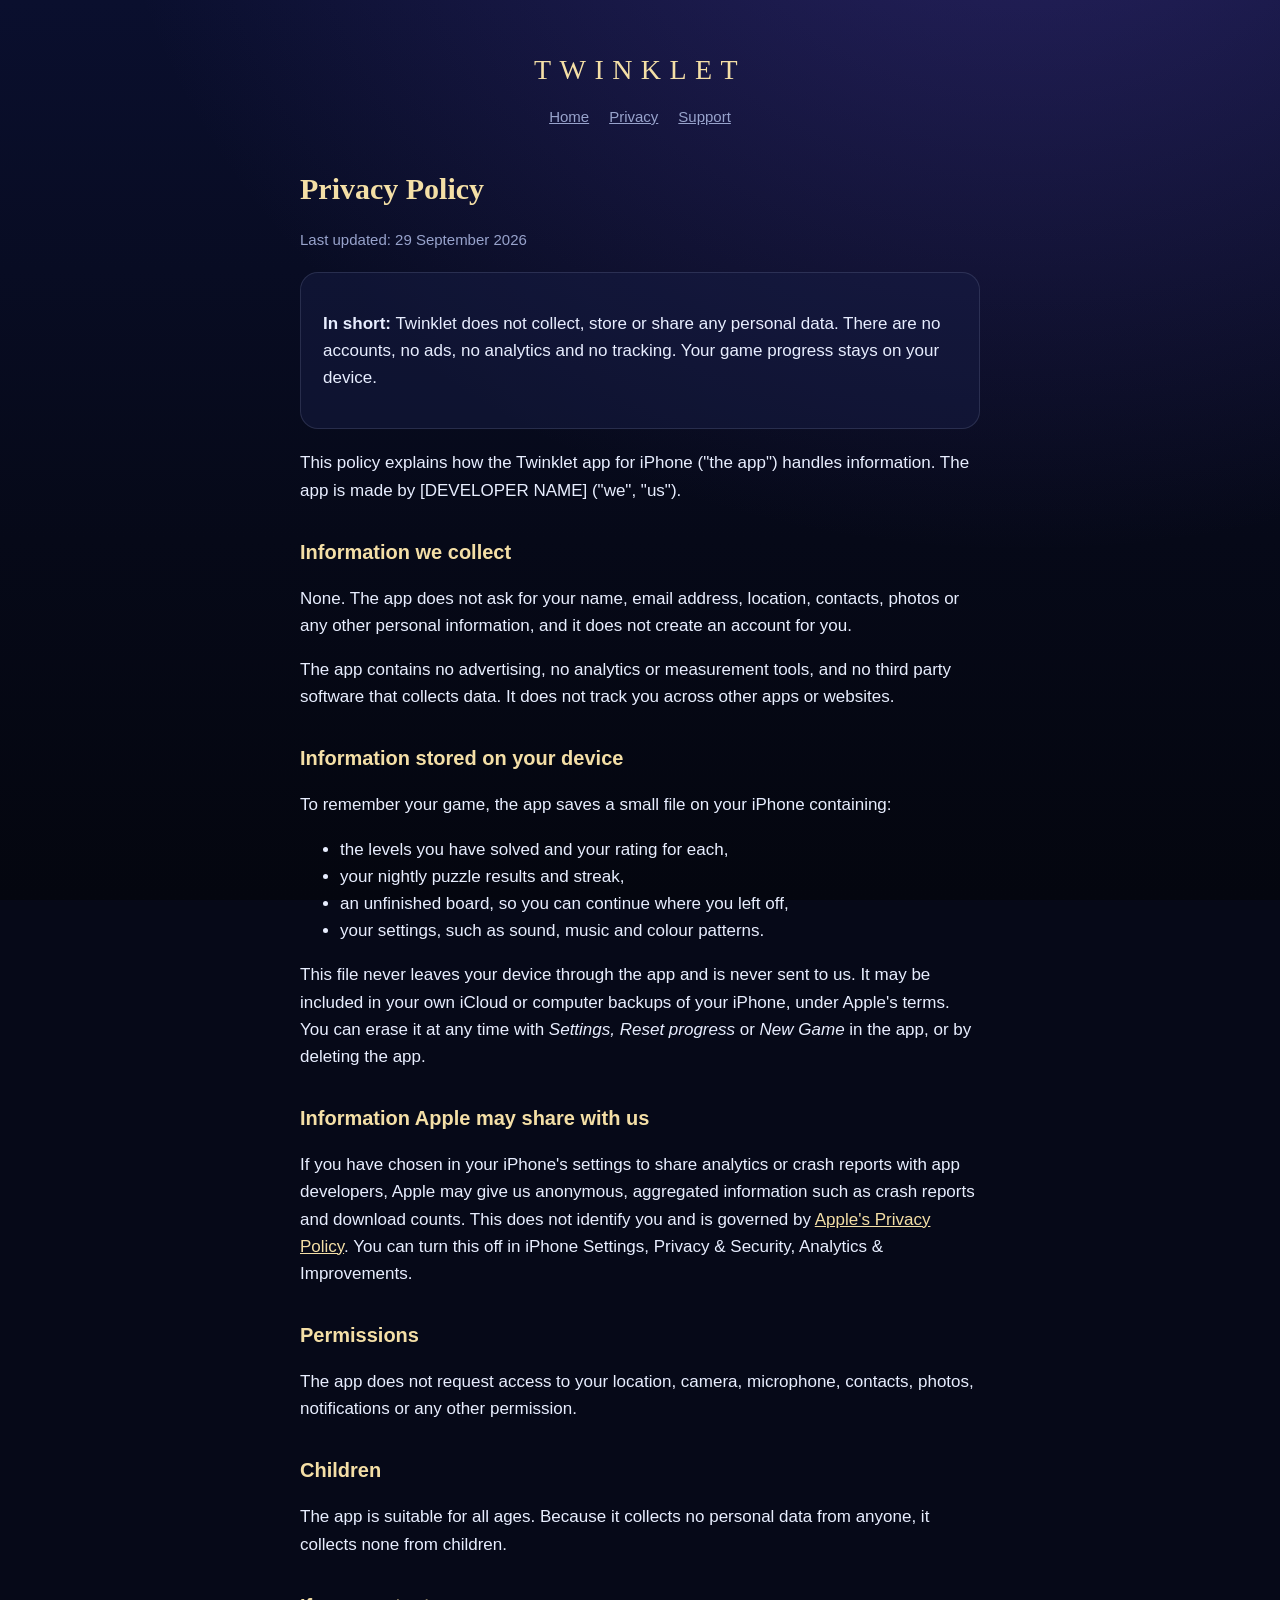
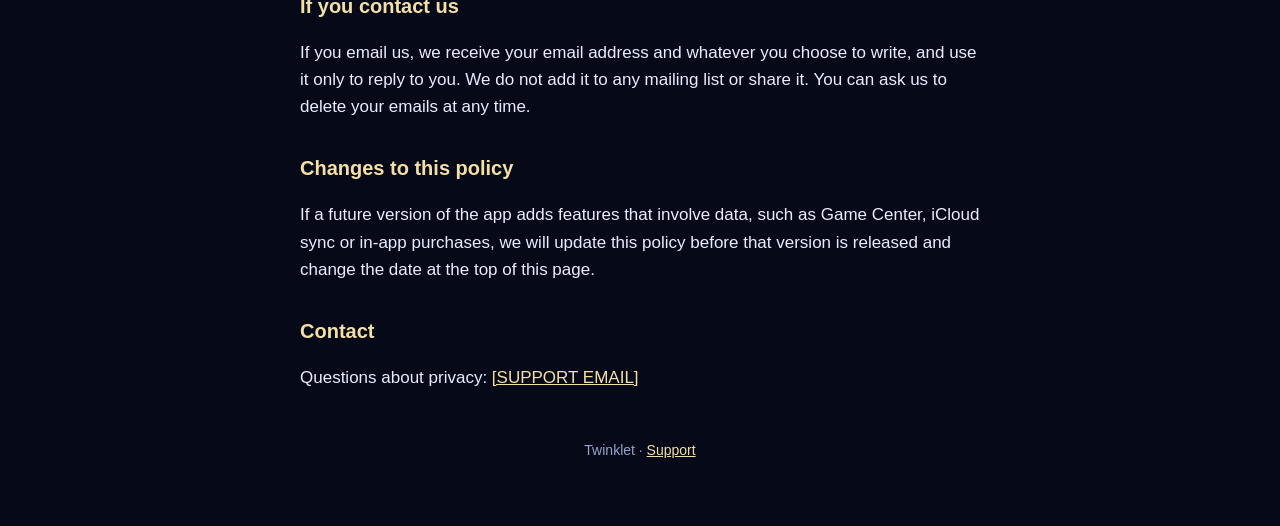
==== privacy.html @ 92728246 "Add Twinklet website, privacy policy and support pages" ====
<!doctype html>
<html lang="en">
<head>
<meta charset="utf-8">
<meta name="viewport" content="width=device-width, initial-scale=1">
<title>Twinklet Privacy Policy</title>
<meta name="description" content="Twinklet collects no personal data. Your progress stays on your device.">
<link rel="stylesheet" href="style.css">
</head>
<body>
<main>
<header>
  <a class="brand" href="index.html">TWINKLET</a>
  <nav><a href="index.html">Home</a><a href="privacy.html">Privacy</a><a href="support.html">Support</a></nav>
</header>

<h1>Privacy Policy</h1>
<p class="muted">Last updated: 29 September 2026</p>

<div class="card">
  <p><strong>In short:</strong> Twinklet does not collect, store or share any personal data. There are no accounts, no ads, no analytics and no tracking. Your game progress stays on your device.</p>
</div>

<p>This policy explains how the Twinklet app for iPhone ("the app") handles information. The app is made by [DEVELOPER NAME] ("we", "us").</p>

<h2>Information we collect</h2>
<p>None. The app does not ask for your name, email address, location, contacts, photos or any other personal information, and it does not create an account for you.</p>
<p>The app contains no advertising, no analytics or measurement tools, and no third party software that collects data. It does not track you across other apps or websites.</p>

<h2>Information stored on your device</h2>
<p>To remember your game, the app saves a small file on your iPhone containing:</p>
<ul>
  <li>the levels you have solved and your rating for each,</li>
  <li>your nightly puzzle results and streak,</li>
  <li>an unfinished board, so you can continue where you left off,</li>
  <li>your settings, such as sound, music and colour patterns.</li>
</ul>
<p>This file never leaves your device through the app and is never sent to us. It may be included in your own iCloud or computer backups of your iPhone, under Apple's terms. You can erase it at any time with <em>Settings, Reset progress</em> or <em>New Game</em> in the app, or by deleting the app.</p>

<h2>Information Apple may share with us</h2>
<p>If you have chosen in your iPhone's settings to share analytics or crash reports with app developers, Apple may give us anonymous, aggregated information such as crash reports and download counts. This does not identify you and is governed by <a href="https://www.apple.com/legal/privacy/">Apple's Privacy Policy</a>. You can turn this off in iPhone Settings, Privacy &amp; Security, Analytics &amp; Improvements.</p>

<h2>Permissions</h2>
<p>The app does not request access to your location, camera, microphone, contacts, photos, notifications or any other permission.</p>

<h2>Children</h2>
<p>The app is suitable for all ages. Because it collects no personal data from anyone, it collects none from children.</p>

<h2>If you contact us</h2>
<p>If you email us, we receive your email address and whatever you choose to write, and use it only to reply to you. We do not add it to any mailing list or share it. You can ask us to delete your emails at any time.</p>

<h2>Changes to this policy</h2>
<p>If a future version of the app adds features that involve data, such as Game Center, iCloud sync or in-app purchases, we will update this policy before that version is released and change the date at the top of this page.</p>

<h2>Contact</h2>
<p>Questions about privacy: <a href="mailto:[SUPPORT EMAIL]">[SUPPORT EMAIL]</a></p>

<footer>Twinklet · <a href="support.html">Support</a></footer>
</main>
</body>
</html>
---- style.css ----
:root {
  color-scheme: dark;
  --void: #060918;
  --text: #E8EEFF;
  --muted: #98A3CC;
  --gold: #F4DFA6;
  --edge: rgba(207, 221, 255, 0.13);
}
* { box-sizing: border-box; }
body {
  margin: 0;
  background: radial-gradient(120% 60% at 80% -10%, rgba(94, 70, 190, 0.35), transparent 60%),
              linear-gradient(180deg, #0A0F2E 0%, #060918 60%, #04060F 100%) fixed;
  background-color: var(--void);
  color: var(--text);
  font: 17px/1.6 -apple-system, BlinkMacSystemFont, "Segoe UI", Roboto, Helvetica, Arial, sans-serif;
}
main { max-width: 720px; margin: 0 auto; padding: 48px 20px 64px; }
header { text-align: center; margin-bottom: 36px; }
.brand { font-family: Georgia, "Times New Roman", serif; letter-spacing: 0.3em; color: var(--gold); font-size: 28px; text-decoration: none; }
nav { margin-top: 12px; font-size: 15px; }
nav a { color: var(--muted); margin: 0 10px; }
h1 { font-family: Georgia, "Times New Roman", serif; color: var(--gold); font-weight: 600; font-size: 30px; margin: 0 0 6px; }
h2 { color: var(--gold); font-size: 20px; margin: 32px 0 8px; }
p, li { color: var(--text); }
.muted { color: var(--muted); font-size: 15px; }
a { color: var(--gold); }
.card { border: 1px solid var(--edge); border-radius: 18px; background: rgba(22, 29, 68, 0.5); padding: 20px 22px; margin: 20px 0; }
footer { margin-top: 48px; text-align: center; color: var(--muted); font-size: 14px; }
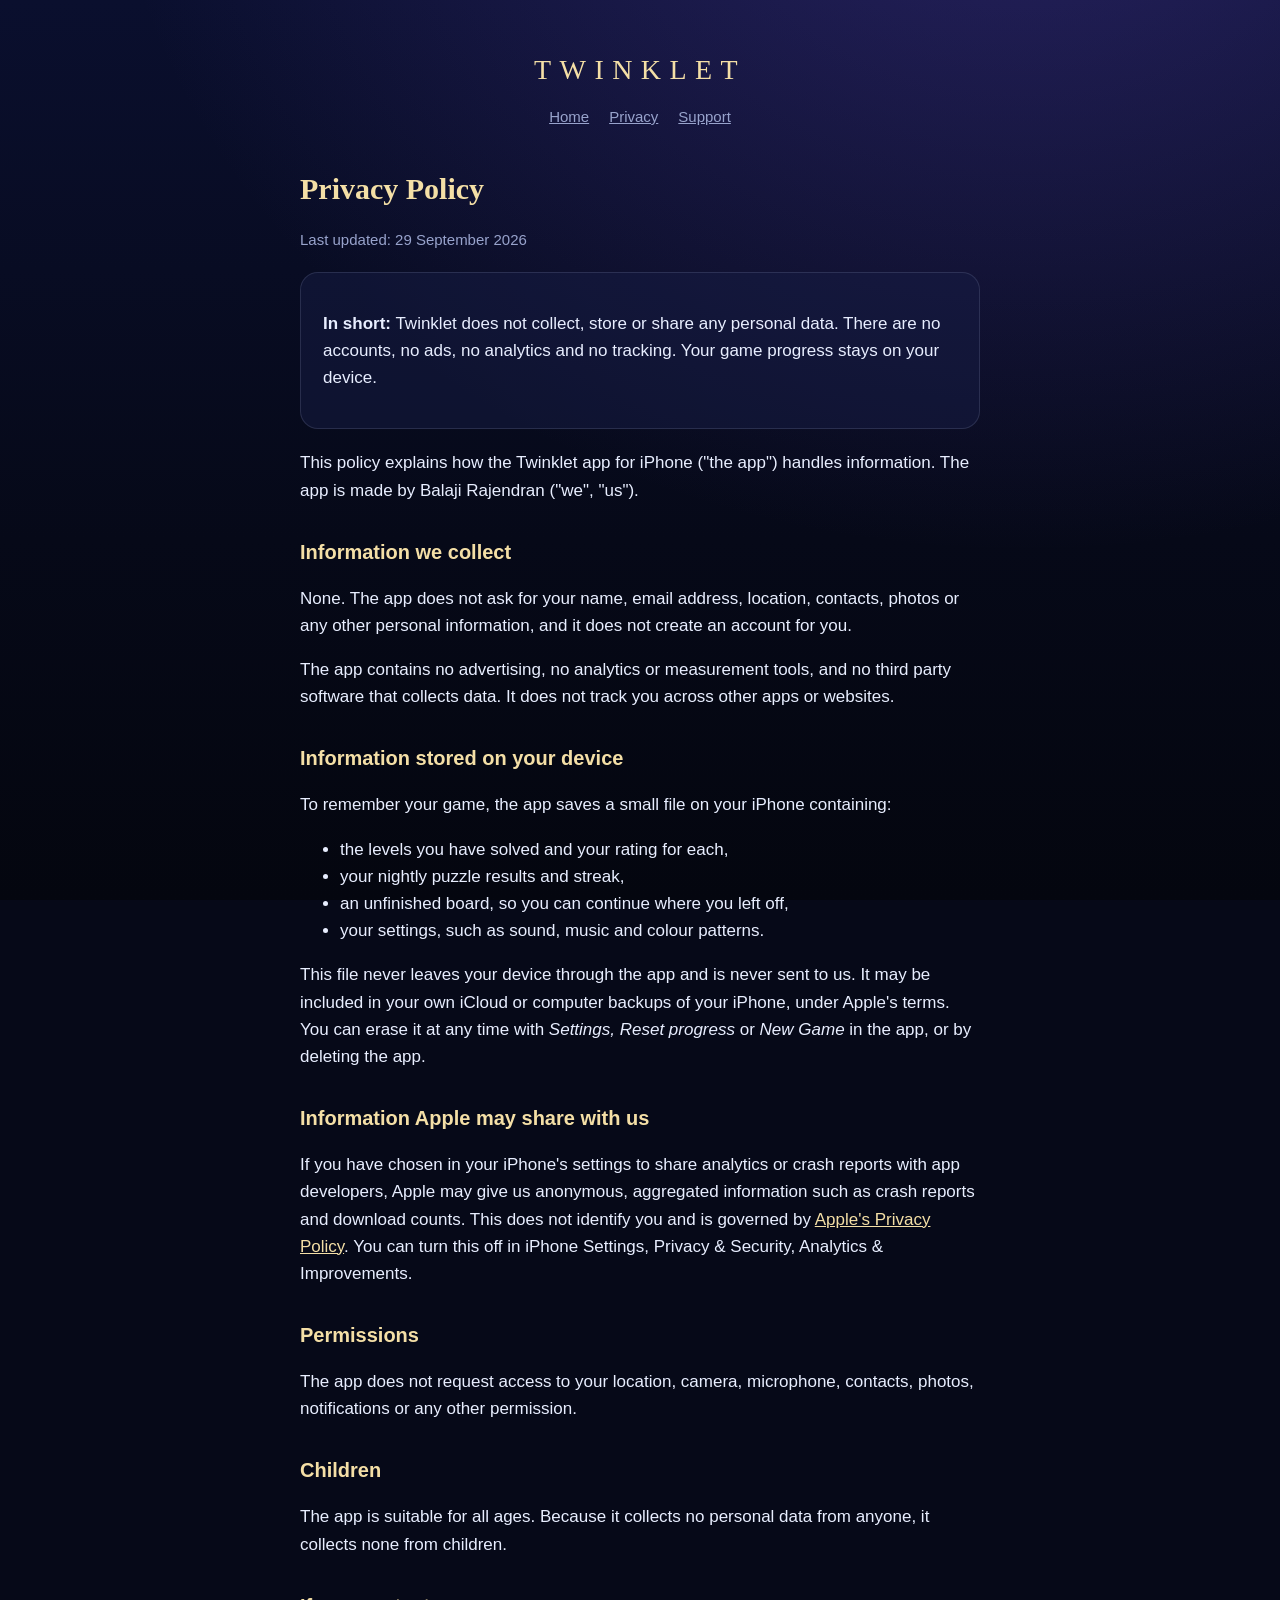
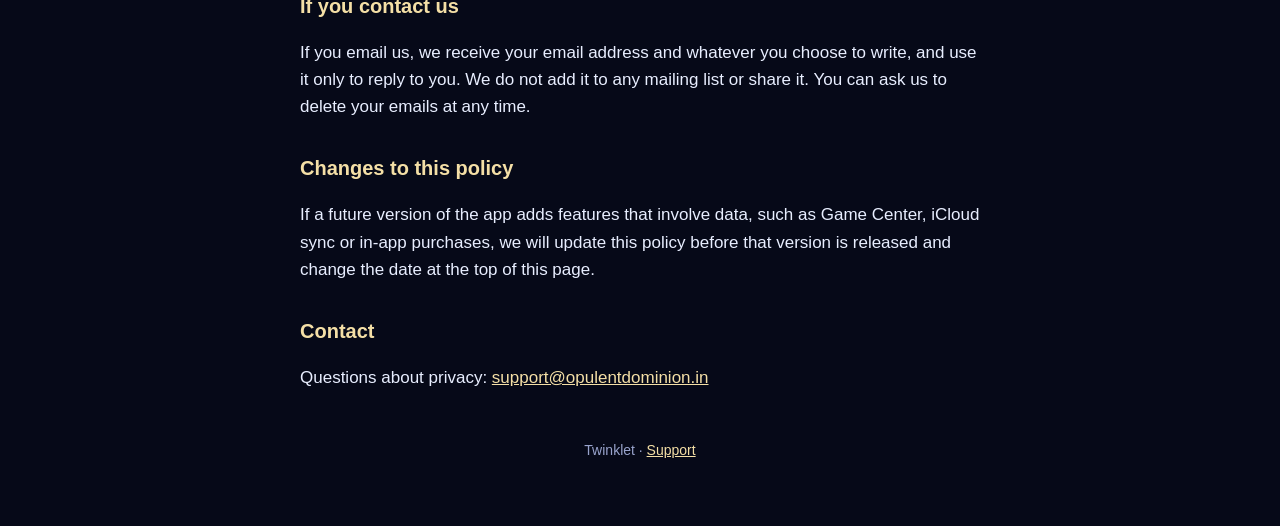
==== commit 79d0744e: "Update developer name and support email in privacy policy" ====
--- a/privacy.html
+++ b/privacy.html
@@ -21,7 +21,7 @@
   <p><strong>In short:</strong> Twinklet does not collect, store or share any personal data. There are no accounts, no ads, no analytics and no tracking. Your game progress stays on your device.</p>
 </div>
 
-<p>This policy explains how the Twinklet app for iPhone ("the app") handles information. The app is made by [DEVELOPER NAME] ("we", "us").</p>
+<p>This policy explains how the Twinklet app for iPhone ("the app") handles information. The app is made by Balaji Rajendran ("we", "us").</p>
 
 <h2>Information we collect</h2>
 <p>None. The app does not ask for your name, email address, location, contacts, photos or any other personal information, and it does not create an account for you.</p>
@@ -53,7 +53,7 @@
 <p>If a future version of the app adds features that involve data, such as Game Center, iCloud sync or in-app purchases, we will update this policy before that version is released and change the date at the top of this page.</p>
 
 <h2>Contact</h2>
-<p>Questions about privacy: <a href="mailto:[SUPPORT EMAIL]">[SUPPORT EMAIL]</a></p>
+<p>Questions about privacy: <a href="mailto:support@opulentdominion.in">support@opulentdominion.in</a></p>
 
 <footer>Twinklet · <a href="support.html">Support</a></footer>
 </main>
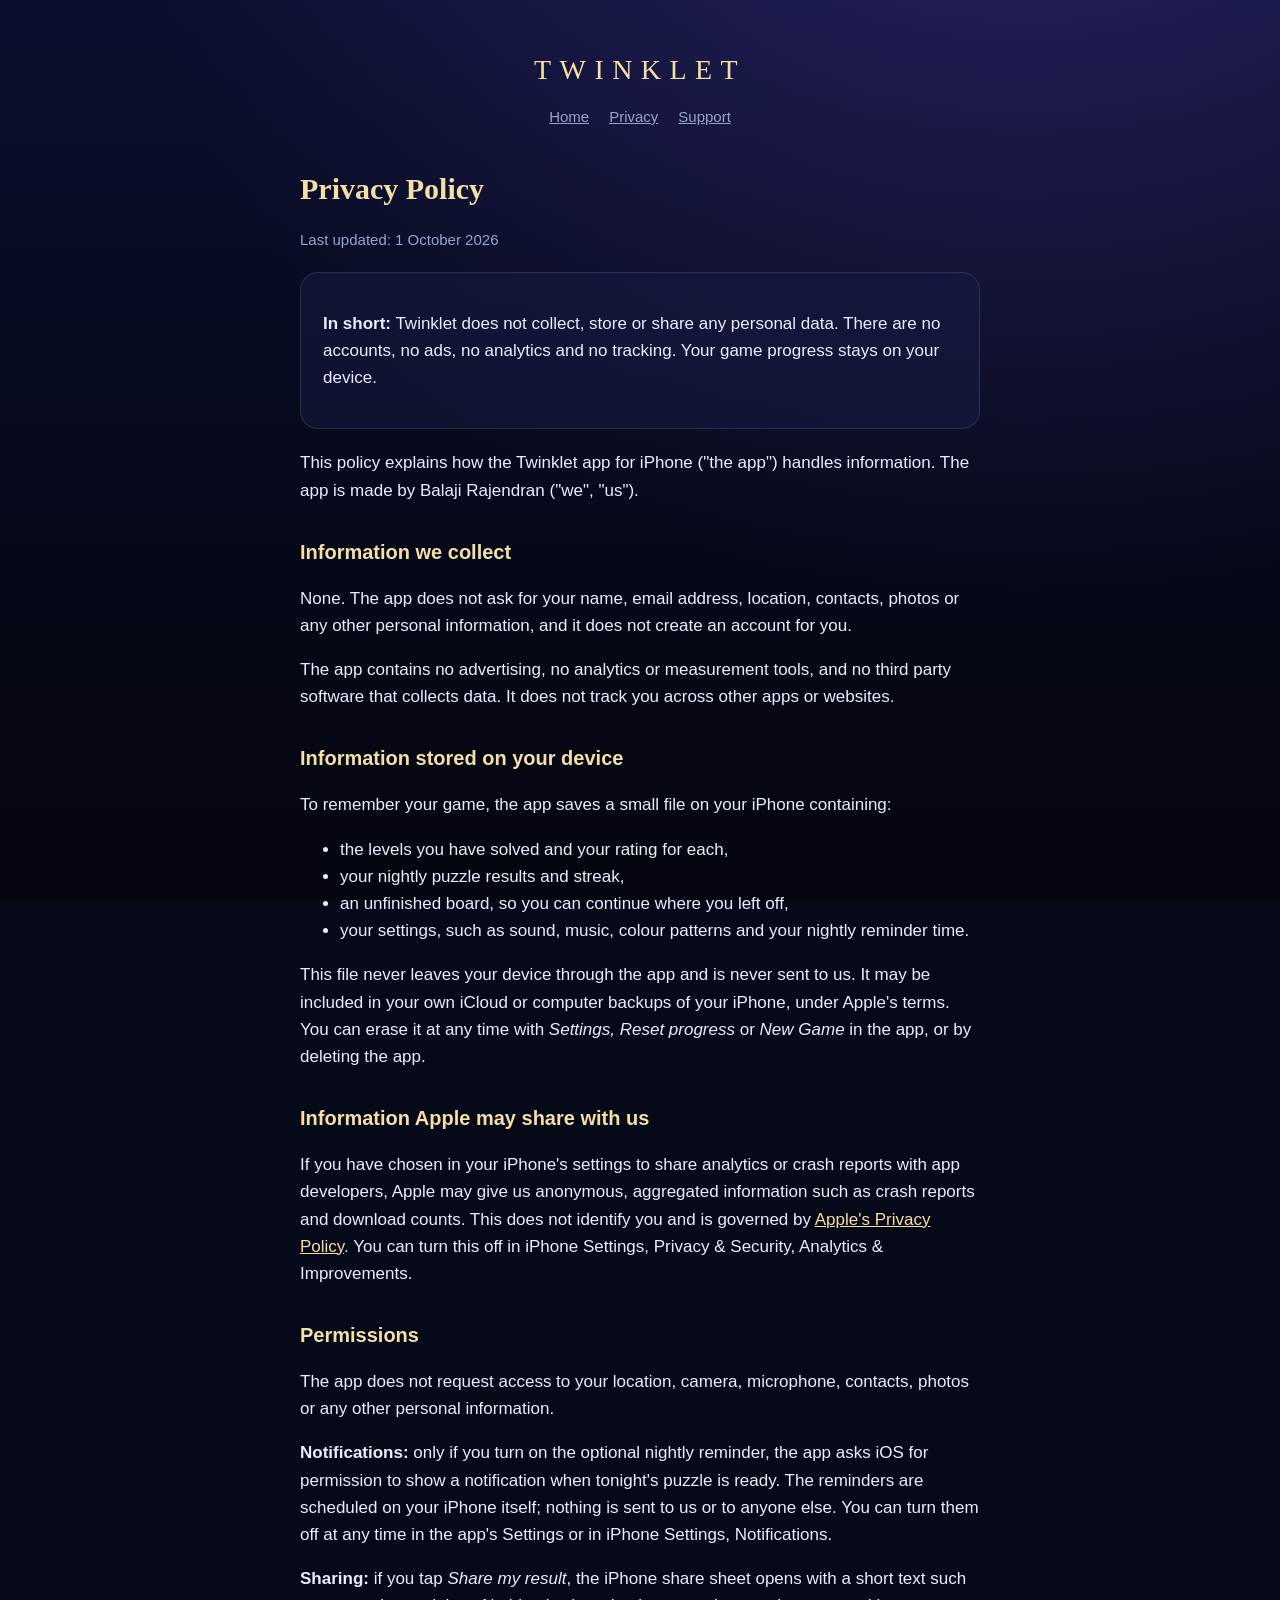
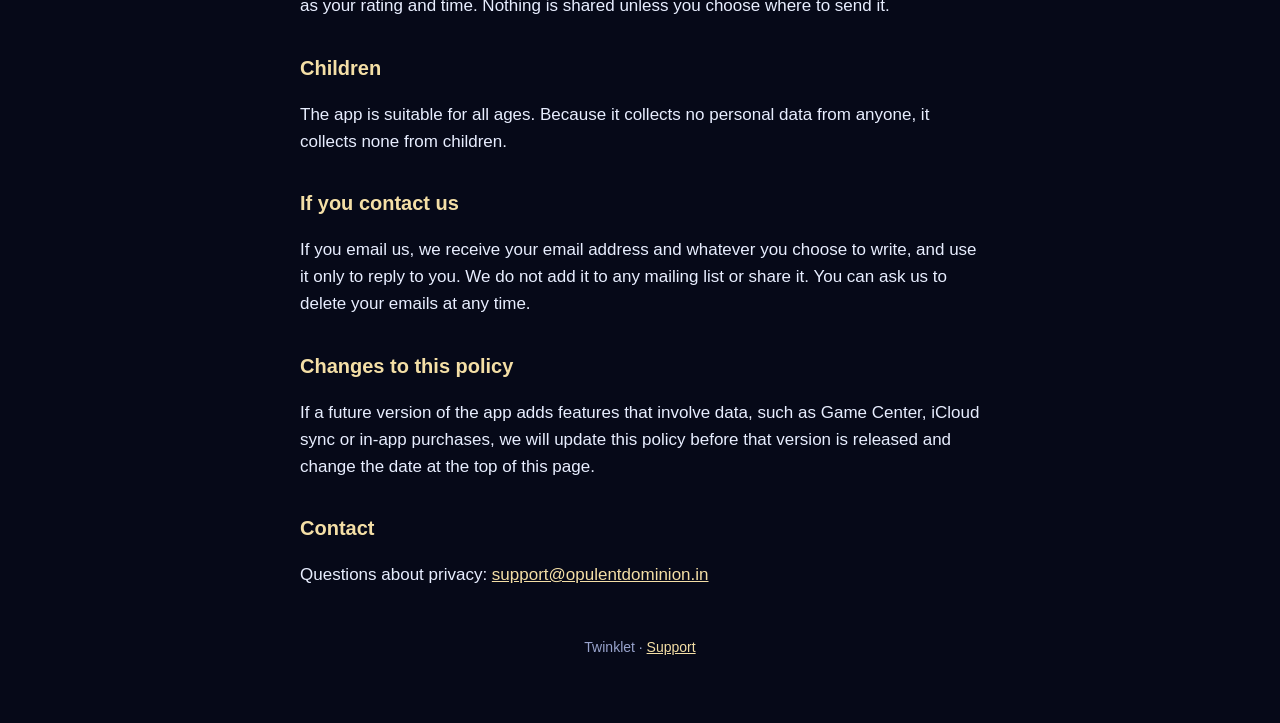
==== commit fbfe740a: "Revise privacy policy details and permissions Updated the last updated date, added nightly reminder " ====
--- a/privacy.html
+++ b/privacy.html
@@ -15,7 +15,7 @@
 </header>
 
 <h1>Privacy Policy</h1>
-<p class="muted">Last updated: 29 September 2026</p>
+<p class="muted">Last updated: 1 October 2026</p>
 
 <div class="card">
   <p><strong>In short:</strong> Twinklet does not collect, store or share any personal data. There are no accounts, no ads, no analytics and no tracking. Your game progress stays on your device.</p>
@@ -33,7 +33,7 @@
   <li>the levels you have solved and your rating for each,</li>
   <li>your nightly puzzle results and streak,</li>
   <li>an unfinished board, so you can continue where you left off,</li>
-  <li>your settings, such as sound, music and colour patterns.</li>
+  <li>your settings, such as sound, music, colour patterns and your nightly reminder time.</li>
 </ul>
 <p>This file never leaves your device through the app and is never sent to us. It may be included in your own iCloud or computer backups of your iPhone, under Apple's terms. You can erase it at any time with <em>Settings, Reset progress</em> or <em>New Game</em> in the app, or by deleting the app.</p>
 
@@ -41,7 +41,9 @@
 <p>If you have chosen in your iPhone's settings to share analytics or crash reports with app developers, Apple may give us anonymous, aggregated information such as crash reports and download counts. This does not identify you and is governed by <a href="https://www.apple.com/legal/privacy/">Apple's Privacy Policy</a>. You can turn this off in iPhone Settings, Privacy &amp; Security, Analytics &amp; Improvements.</p>
 
 <h2>Permissions</h2>
-<p>The app does not request access to your location, camera, microphone, contacts, photos, notifications or any other permission.</p>
+<p>The app does not request access to your location, camera, microphone, contacts, photos or any other personal information.</p>
+<p><strong>Notifications:</strong> only if you turn on the optional nightly reminder, the app asks iOS for permission to show a notification when tonight's puzzle is ready. The reminders are scheduled on your iPhone itself; nothing is sent to us or to anyone else. You can turn them off at any time in the app's Settings or in iPhone Settings, Notifications.</p>
+<p><strong>Sharing:</strong> if you tap <em>Share my result</em>, the iPhone share sheet opens with a short text such as your rating and time. Nothing is shared unless you choose where to send it.</p>
 
 <h2>Children</h2>
 <p>The app is suitable for all ages. Because it collects no personal data from anyone, it collects none from children.</p>
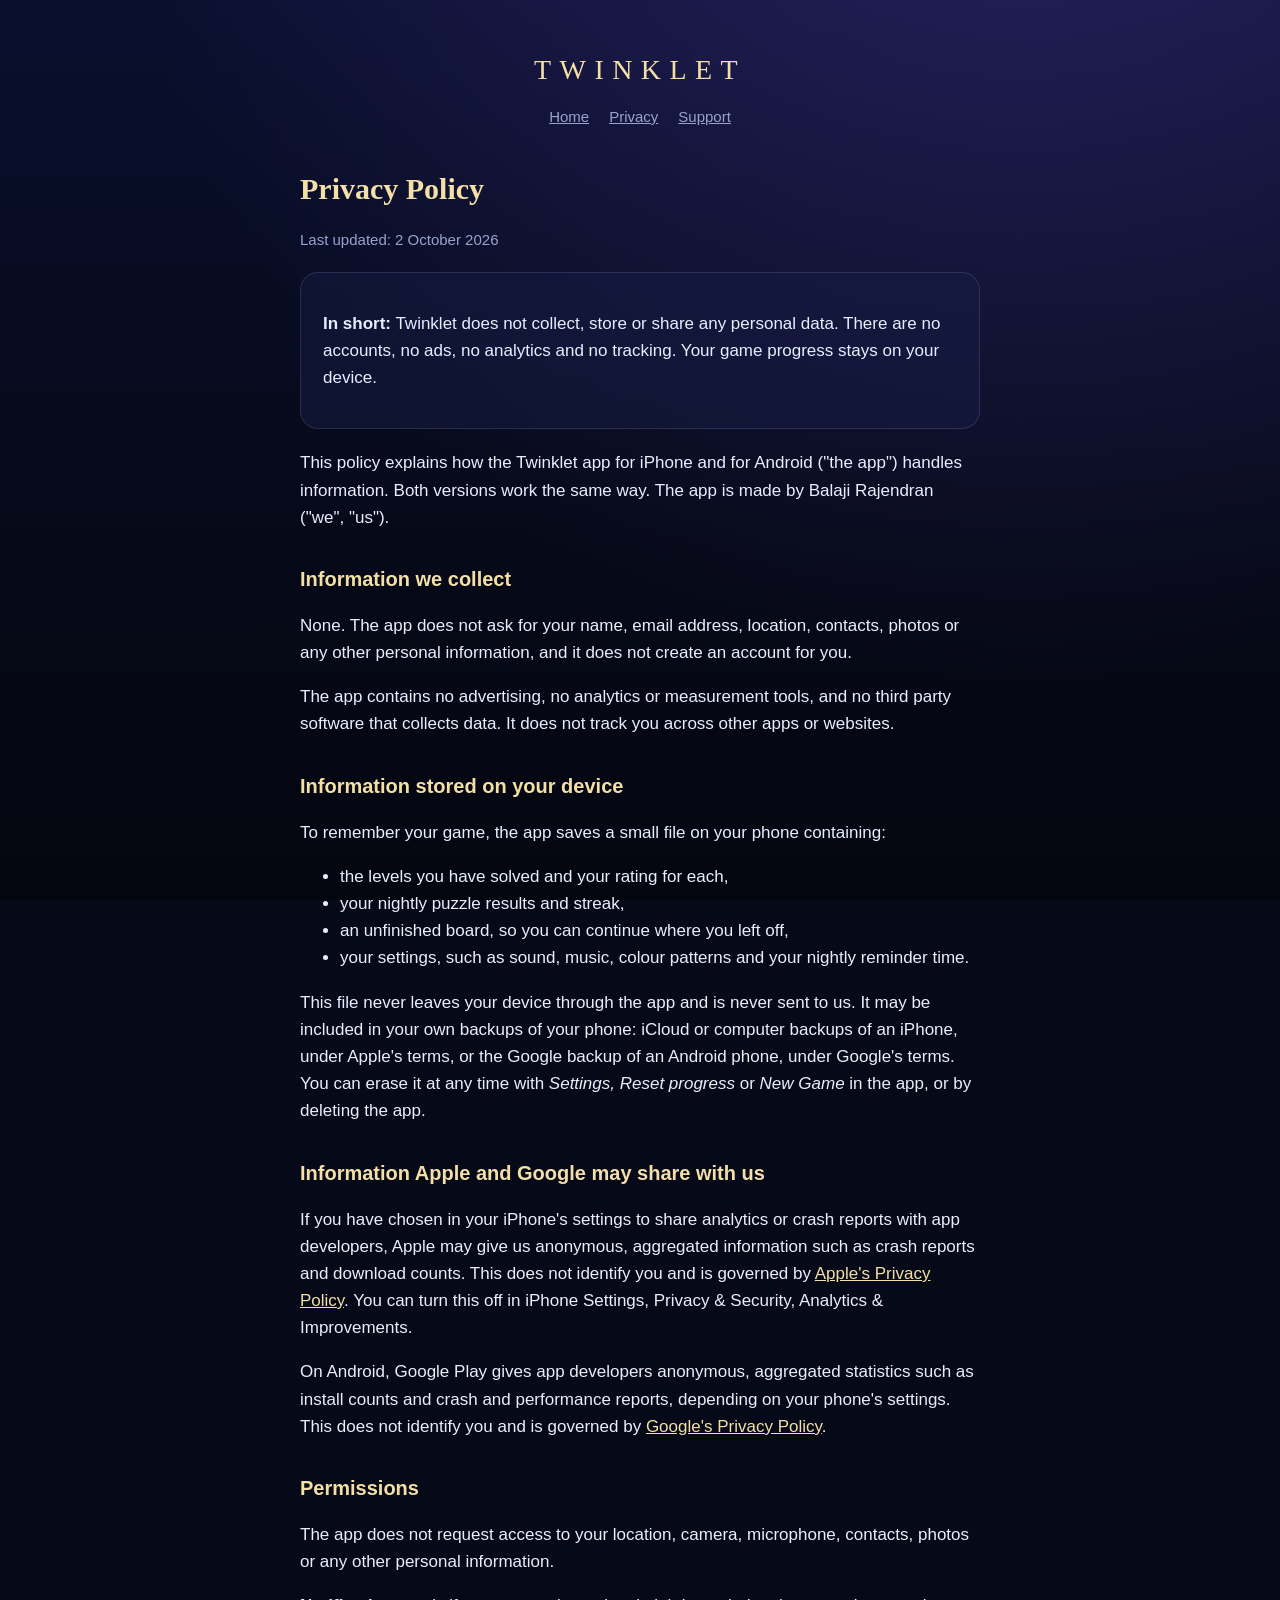
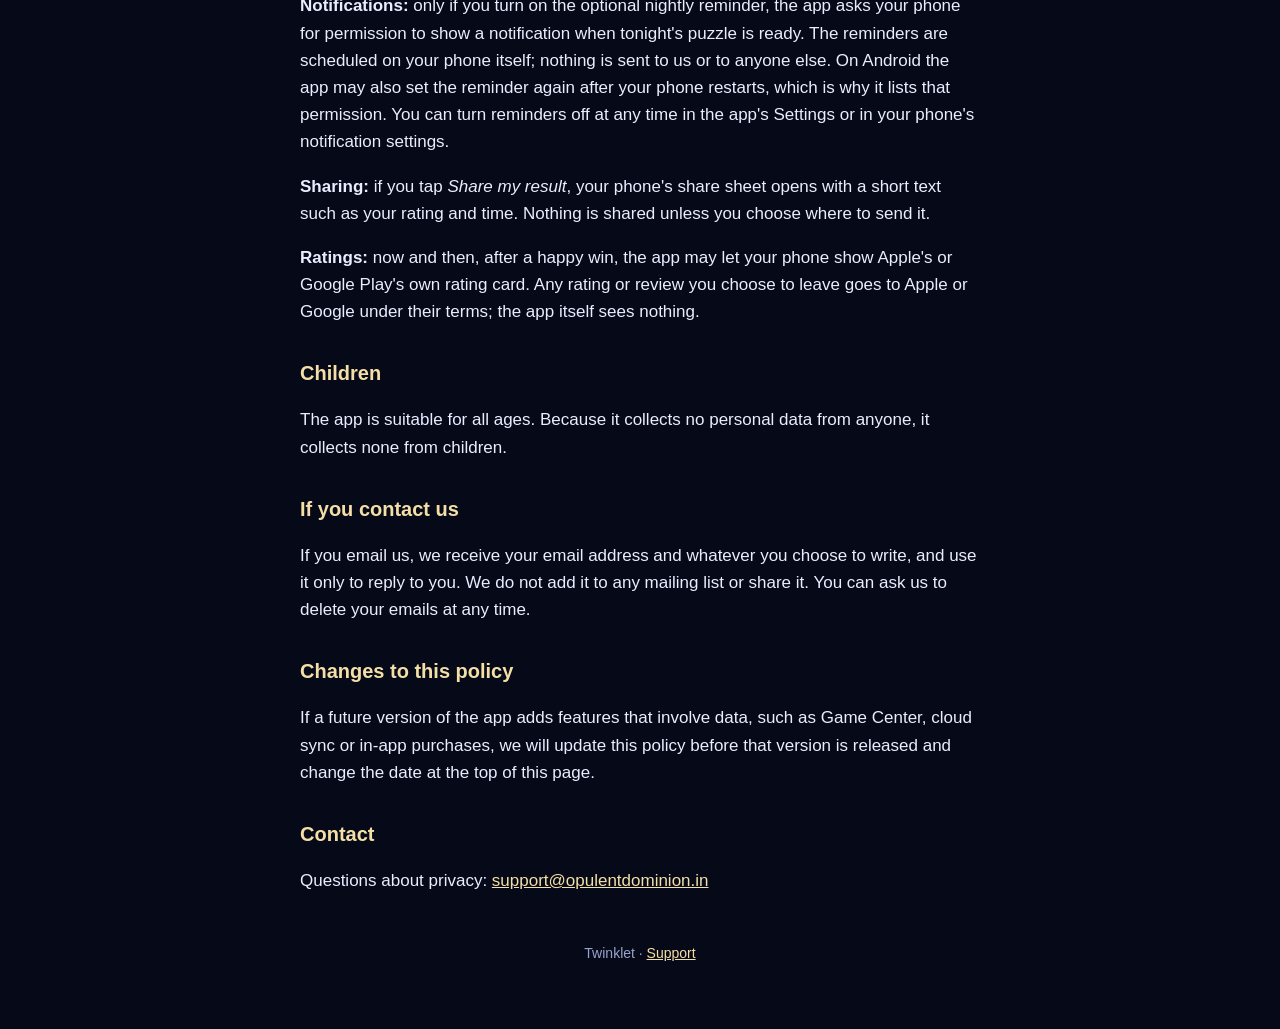
==== commit 2b50af6d: "Update privacy policy for Android compatibility" ====
--- a/privacy.html
+++ b/privacy.html
@@ -15,35 +15,37 @@
 </header>
 
 <h1>Privacy Policy</h1>
-<p class="muted">Last updated: 1 October 2026</p>
+<p class="muted">Last updated: 2 October 2026</p>
 
 <div class="card">
   <p><strong>In short:</strong> Twinklet does not collect, store or share any personal data. There are no accounts, no ads, no analytics and no tracking. Your game progress stays on your device.</p>
 </div>
 
-<p>This policy explains how the Twinklet app for iPhone ("the app") handles information. The app is made by Balaji Rajendran ("we", "us").</p>
+<p>This policy explains how the Twinklet app for iPhone and for Android ("the app") handles information. Both versions work the same way. The app is made by Balaji Rajendran ("we", "us").</p>
 
 <h2>Information we collect</h2>
 <p>None. The app does not ask for your name, email address, location, contacts, photos or any other personal information, and it does not create an account for you.</p>
 <p>The app contains no advertising, no analytics or measurement tools, and no third party software that collects data. It does not track you across other apps or websites.</p>
 
 <h2>Information stored on your device</h2>
-<p>To remember your game, the app saves a small file on your iPhone containing:</p>
+<p>To remember your game, the app saves a small file on your phone containing:</p>
 <ul>
   <li>the levels you have solved and your rating for each,</li>
   <li>your nightly puzzle results and streak,</li>
   <li>an unfinished board, so you can continue where you left off,</li>
   <li>your settings, such as sound, music, colour patterns and your nightly reminder time.</li>
 </ul>
-<p>This file never leaves your device through the app and is never sent to us. It may be included in your own iCloud or computer backups of your iPhone, under Apple's terms. You can erase it at any time with <em>Settings, Reset progress</em> or <em>New Game</em> in the app, or by deleting the app.</p>
+<p>This file never leaves your device through the app and is never sent to us. It may be included in your own backups of your phone: iCloud or computer backups of an iPhone, under Apple's terms, or the Google backup of an Android phone, under Google's terms. You can erase it at any time with <em>Settings, Reset progress</em> or <em>New Game</em> in the app, or by deleting the app.</p>
 
-<h2>Information Apple may share with us</h2>
+<h2>Information Apple and Google may share with us</h2>
 <p>If you have chosen in your iPhone's settings to share analytics or crash reports with app developers, Apple may give us anonymous, aggregated information such as crash reports and download counts. This does not identify you and is governed by <a href="https://www.apple.com/legal/privacy/">Apple's Privacy Policy</a>. You can turn this off in iPhone Settings, Privacy &amp; Security, Analytics &amp; Improvements.</p>
+<p>On Android, Google Play gives app developers anonymous, aggregated statistics such as install counts and crash and performance reports, depending on your phone's settings. This does not identify you and is governed by <a href="https://policies.google.com/privacy">Google's Privacy Policy</a>.</p>
 
 <h2>Permissions</h2>
 <p>The app does not request access to your location, camera, microphone, contacts, photos or any other personal information.</p>
-<p><strong>Notifications:</strong> only if you turn on the optional nightly reminder, the app asks iOS for permission to show a notification when tonight's puzzle is ready. The reminders are scheduled on your iPhone itself; nothing is sent to us or to anyone else. You can turn them off at any time in the app's Settings or in iPhone Settings, Notifications.</p>
-<p><strong>Sharing:</strong> if you tap <em>Share my result</em>, the iPhone share sheet opens with a short text such as your rating and time. Nothing is shared unless you choose where to send it.</p>
+<p><strong>Notifications:</strong> only if you turn on the optional nightly reminder, the app asks your phone for permission to show a notification when tonight's puzzle is ready. The reminders are scheduled on your phone itself; nothing is sent to us or to anyone else. On Android the app may also set the reminder again after your phone restarts, which is why it lists that permission. You can turn reminders off at any time in the app's Settings or in your phone's notification settings.</p>
+<p><strong>Sharing:</strong> if you tap <em>Share my result</em>, your phone's share sheet opens with a short text such as your rating and time. Nothing is shared unless you choose where to send it.</p>
+<p><strong>Ratings:</strong> now and then, after a happy win, the app may let your phone show Apple's or Google Play's own rating card. Any rating or review you choose to leave goes to Apple or Google under their terms; the app itself sees nothing.</p>
 
 <h2>Children</h2>
 <p>The app is suitable for all ages. Because it collects no personal data from anyone, it collects none from children.</p>
@@ -52,7 +54,7 @@
 <p>If you email us, we receive your email address and whatever you choose to write, and use it only to reply to you. We do not add it to any mailing list or share it. You can ask us to delete your emails at any time.</p>
 
 <h2>Changes to this policy</h2>
-<p>If a future version of the app adds features that involve data, such as Game Center, iCloud sync or in-app purchases, we will update this policy before that version is released and change the date at the top of this page.</p>
+<p>If a future version of the app adds features that involve data, such as Game Center, cloud sync or in-app purchases, we will update this policy before that version is released and change the date at the top of this page.</p>
 
 <h2>Contact</h2>
 <p>Questions about privacy: <a href="mailto:support@opulentdominion.in">support@opulentdominion.in</a></p>
